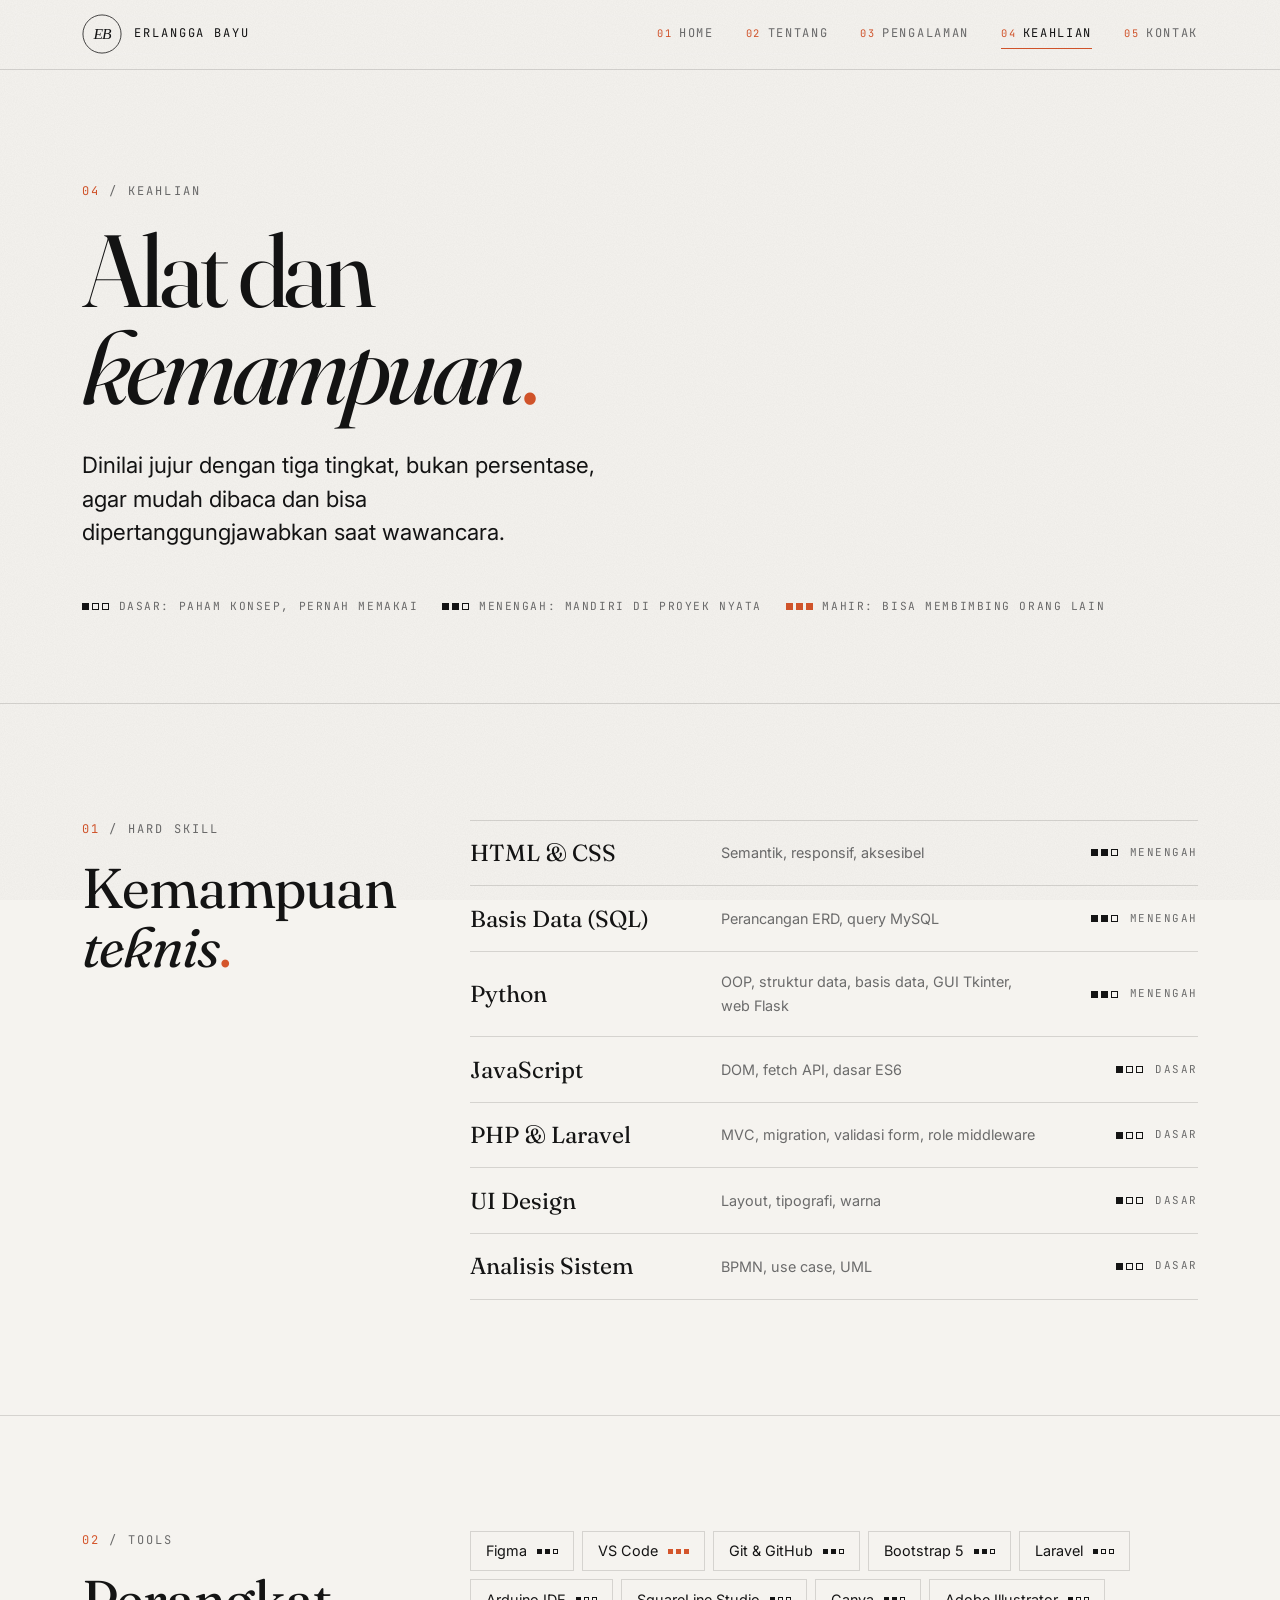
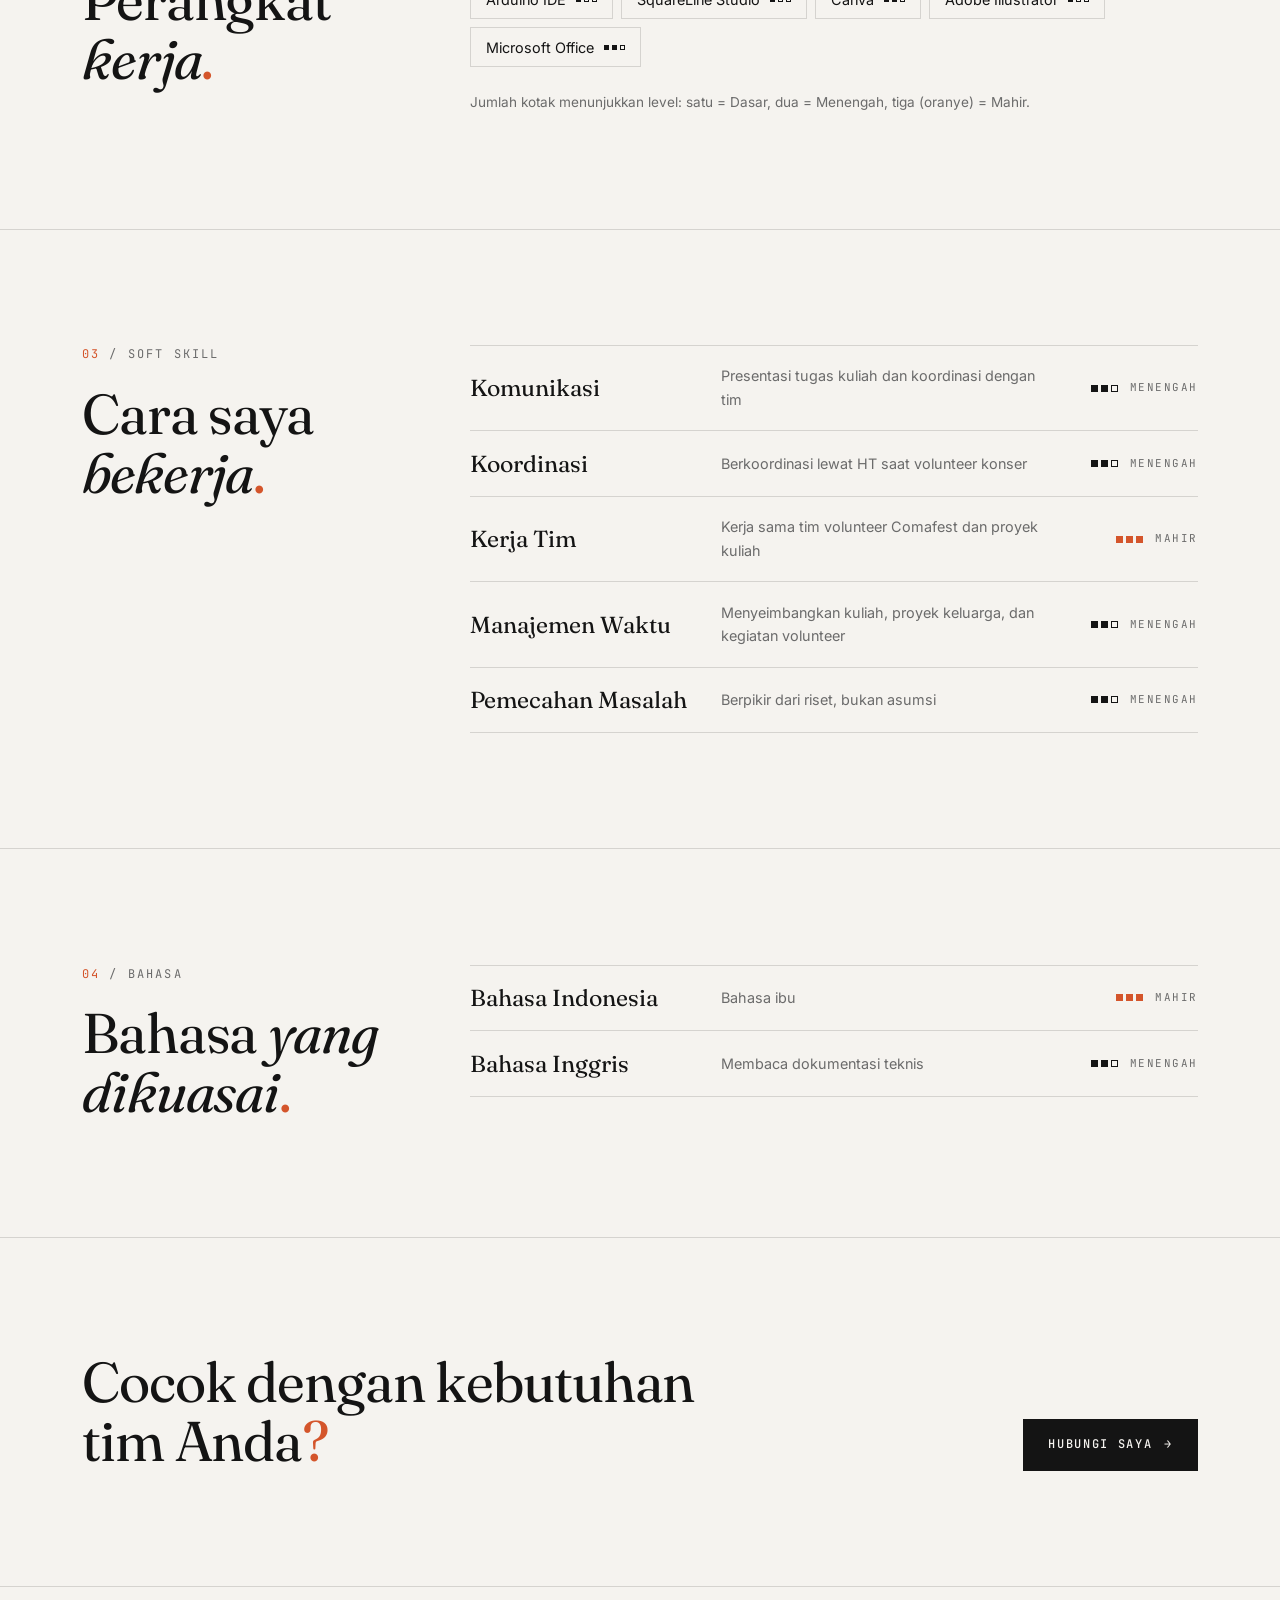
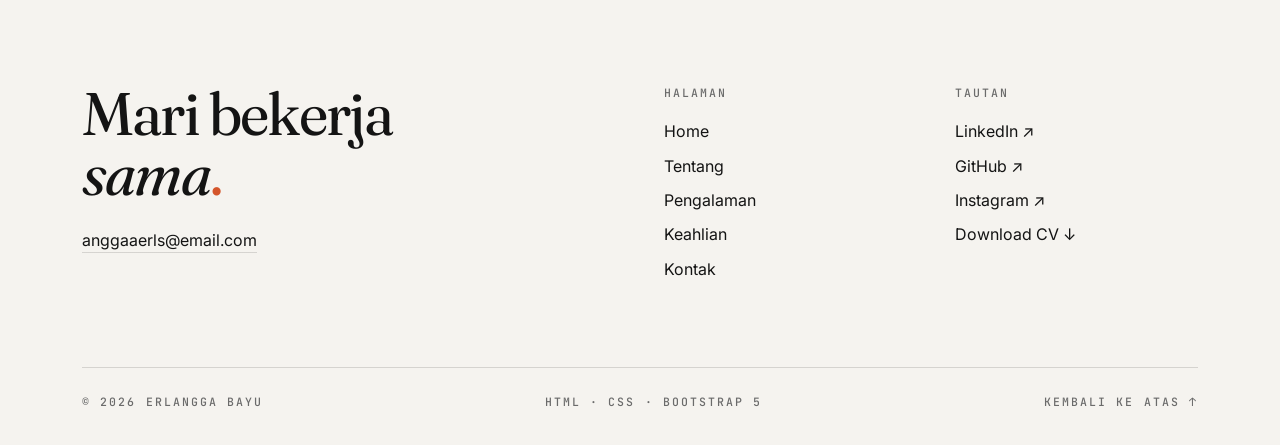
==== keahlian.html @ e74d13df "Website CV Erlangga Bayu: 5 halaman dengan Bootstrap 5 Website CV/portofolio bergaya editorial minim" ====
<!DOCTYPE html>
<html lang="id">
<head>
  <!-- ===================== META DASAR ===================== -->
  <meta charset="UTF-8">
  <meta name="viewport" content="width=device-width, initial-scale=1">
  <title>Keahlian | Erlangga Bayu</title>
  <meta name="description" content="Keahlian Erlangga Bayu: hard skill, tools, soft skill, dan bahasa, lengkap dengan level Dasar, Menengah, atau Mahir.">
  <meta name="author" content="Erlangga Bayu">
  <meta name="theme-color" content="#f5f3ef" media="(prefers-color-scheme: light)">
  <meta name="theme-color" content="#111111" media="(prefers-color-scheme: dark)">

  <!-- ===================== OPEN GRAPH ===================== -->
  <meta property="og:type" content="website">
  <meta property="og:title" content="Keahlian | Erlangga Bayu">
  <meta property="og:description" content="Hard skill, tools, soft skill, dan bahasa beserta levelnya.">
  <meta property="og:url" content="https://erlanggabyu.github.io/keahlian.html">
  <meta property="og:image" content="https://erlanggabyu.github.io/assets/img/og-image.png">
  <meta property="og:image:width" content="1200">
  <meta property="og:image:height" content="630">
  <meta property="og:locale" content="id_ID">
  <meta name="twitter:card" content="summary_large_image">

  <!-- ===================== FAVICON ===================== -->
  <link rel="icon" href="assets/img/favicon.svg" type="image/svg+xml">
  <link rel="icon" href="assets/img/favicon-32.png" sizes="32x32" type="image/png">
  <link rel="apple-touch-icon" href="assets/img/apple-touch-icon.png">

  <!-- ===================== FONT ===================== -->
  <link rel="preconnect" href="https://fonts.googleapis.com">
  <link rel="preconnect" href="https://fonts.gstatic.com" crossorigin>
  <link href="https://fonts.googleapis.com/css2?family=Fraunces:ital,opsz,wght@0,9..144,300..600;1,9..144,300..600&family=Inter:wght@400;500;600&family=JetBrains+Mono:wght@400;500&display=swap" rel="stylesheet">

  <!-- ===================== BOOTSTRAP 5 (file lokal) + CSS KUSTOM ===================== -->
  <link href="css/bootstrap.min.css" rel="stylesheet">
  <link href="css/style.css" rel="stylesheet">
</head>
<body id="top">
  <a class="skip-link" href="#main">Lewati ke konten</a>

  <!-- ===================== NAVBAR ===================== -->
  <header class="site-header">
    <nav class="navbar navbar-expand-lg" aria-label="Navigasi utama">
      <div class="container">
        <a class="navbar-brand brand" href="index.html" aria-label="Erlangga Bayu, ke beranda">
          <img src="assets/img/logo.svg" alt="" width="40" height="40">
          <span class="brand-name">Erlangga Bayu</span>
        </a>
        <button class="navbar-toggler" type="button" data-bs-toggle="collapse" data-bs-target="#navMenu" aria-controls="navMenu" aria-expanded="false" aria-label="Buka menu">
          <span class="toggler-bar"></span>
          <span class="toggler-bar"></span>
        </button>
        <div class="collapse navbar-collapse" id="navMenu">
          <ul class="navbar-nav ms-auto">
            <li class="nav-item"><a class="nav-link" href="index.html"><span class="nav-num">01</span>Home</a></li>
            <li class="nav-item"><a class="nav-link" href="tentang.html"><span class="nav-num">02</span>Tentang</a></li>
            <li class="nav-item"><a class="nav-link" href="pengalaman.html"><span class="nav-num">03</span>Pengalaman</a></li>
            <li class="nav-item"><a class="nav-link" href="keahlian.html" aria-current="page"><span class="nav-num">04</span>Keahlian</a></li>
            <li class="nav-item"><a class="nav-link" href="kontak.html"><span class="nav-num">05</span>Kontak</a></li>
          </ul>
        </div>
      </div>
    </nav>
  </header>

  <main id="main">

    <!-- ===================== KEPALA HALAMAN ===================== -->
    <section class="page-hero" aria-labelledby="page-title">
      <div class="container">
        <p class="section-label reveal"><span class="num">04</span> / Keahlian</p>
        <h1 id="page-title" class="display-lg reveal d-1">Alat dan<br><span class="italic">kemampuan</span><span class="dot">.</span></h1>
        <p class="lede reveal d-2">Dinilai jujur dengan tiga tingkat, bukan persentase, agar mudah dibaca dan bisa dipertanggungjawabkan saat wawancara.</p>

        <!-- Keterangan level -->
        <div class="legend mt-5 reveal d-3" aria-label="Keterangan level">
          <span><span class="level" aria-hidden="true"><i class="on"></i><i></i><i></i></span>Dasar: paham konsep, pernah memakai</span>
          <span><span class="level" aria-hidden="true"><i class="on"></i><i class="on"></i><i></i></span>Menengah: mandiri di proyek nyata</span>
          <span class="lvl-3"><span class="level" aria-hidden="true"><i class="on"></i><i class="on"></i><i class="on"></i></span>Mahir: bisa membimbing orang lain</span>
        </div>
      </div>
    </section>

    <!-- =====================================================================
         01 — HARD SKILL
         Cara mengubah level: ubah jumlah <i class="on"> (1 = Dasar, 2 = Menengah, 3 = Mahir)
         dan teks levelnya. Untuk Mahir tambahkan class "lvl-3" pada <li>.
         ===================================================================== -->
    <section class="section" aria-labelledby="hard-title">
      <div class="container">
        <div class="row g-4 g-lg-5">
          <div class="col-lg-4">
            <p class="section-label"><span class="num">01</span> / Hard Skill</p>
            <h2 id="hard-title" class="section-title">Kemampuan <span class="italic">teknis</span><span class="dot">.</span></h2>
          </div>
          <div class="col-lg-8">
            <!-- GANTI: daftar hard skill -->
            <ul class="skill-list">
              <li>
                <span class="skill-name">HTML &amp; CSS</span>
                <p class="skill-note">Semantik, responsif, aksesibel</p>
                <span class="skill-level"><span class="level" aria-hidden="true"><i class="on"></i><i class="on"></i><i></i></span>Menengah</span>
              </li>
              <li>
                <span class="skill-name">Basis Data (SQL)</span>
                <p class="skill-note">Perancangan ERD, query MySQL</p>
                <span class="skill-level"><span class="level" aria-hidden="true"><i class="on"></i><i class="on"></i><i></i></span>Menengah</span>
              </li>
              <li>
                <span class="skill-name">Python</span>
                <p class="skill-note">OOP, struktur data, basis data, GUI Tkinter, web Flask</p>
                <span class="skill-level"><span class="level" aria-hidden="true"><i class="on"></i><i class="on"></i><i></i></span>Menengah</span>
              </li>
              <li>
                <span class="skill-name">JavaScript</span>
                <p class="skill-note">DOM, fetch API, dasar ES6</p>
                <span class="skill-level"><span class="level" aria-hidden="true"><i class="on"></i><i></i><i></i></span>Dasar</span>
              </li>
              <li>
                <span class="skill-name">PHP &amp; Laravel</span>
                <p class="skill-note">MVC, migration, validasi form, role middleware</p>
                <span class="skill-level"><span class="level" aria-hidden="true"><i class="on"></i><i></i><i></i></span>Dasar</span>
              </li>
              <li>
                <span class="skill-name">UI Design</span>
                <p class="skill-note">Layout, tipografi, warna</p>
                <span class="skill-level"><span class="level" aria-hidden="true"><i class="on"></i><i></i><i></i></span>Dasar</span>
              </li>
              <li>
                <span class="skill-name">Analisis Sistem</span>
                <p class="skill-note">BPMN, use case, UML</p>
                <span class="skill-level"><span class="level" aria-hidden="true"><i class="on"></i><i></i><i></i></span>Dasar</span>
              </li>
            </ul>
          </div>
        </div>
      </div>
    </section>

    <!-- ===================== 02 — TOOLS (tag dengan level) ===================== -->
    <section class="section" aria-labelledby="tools-title">
      <div class="container">
        <div class="row g-4 g-lg-5">
          <div class="col-lg-4">
            <p class="section-label"><span class="num">02</span> / Tools</p>
            <h2 id="tools-title" class="section-title">Perangkat <span class="italic">kerja</span><span class="dot">.</span></h2>
          </div>
          <div class="col-lg-8">
            <!-- GANTI: daftar tools. Teks level disembunyikan secara visual tetapi tetap dibaca screen reader -->
            <ul class="tags">
              <li class="tag tag-level">Figma <span class="level" aria-hidden="true"><i class="on"></i><i class="on"></i><i></i></span><span class="visually-hidden">, level Menengah</span></li>
              <li class="tag tag-level lvl-3">VS Code <span class="level" aria-hidden="true"><i class="on"></i><i class="on"></i><i class="on"></i></span><span class="visually-hidden">, level Mahir</span></li>
              <li class="tag tag-level">Git &amp; GitHub <span class="level" aria-hidden="true"><i class="on"></i><i class="on"></i><i></i></span><span class="visually-hidden">, level Menengah</span></li>
              <li class="tag tag-level">Bootstrap 5 <span class="level" aria-hidden="true"><i class="on"></i><i class="on"></i><i></i></span><span class="visually-hidden">, level Menengah</span></li>
              <li class="tag tag-level">Laravel <span class="level" aria-hidden="true"><i class="on"></i><i></i><i></i></span><span class="visually-hidden">, level Dasar</span></li>
              <li class="tag tag-level">Arduino IDE <span class="level" aria-hidden="true"><i class="on"></i><i></i><i></i></span><span class="visually-hidden">, level Dasar</span></li>
              <li class="tag tag-level">SquareLine Studio <span class="level" aria-hidden="true"><i class="on"></i><i></i><i></i></span><span class="visually-hidden">, level Dasar</span></li>
              <li class="tag tag-level">Canva <span class="level" aria-hidden="true"><i class="on"></i><i class="on"></i><i></i></span><span class="visually-hidden">, level Menengah</span></li>
              <li class="tag tag-level">Adobe Illustrator <span class="level" aria-hidden="true"><i class="on"></i><i></i><i></i></span><span class="visually-hidden">, level Dasar</span></li>
              <li class="tag tag-level">Microsoft Office <span class="level" aria-hidden="true"><i class="on"></i><i class="on"></i><i></i></span><span class="visually-hidden">, level Menengah</span></li>
            </ul>
            <p class="form-note mt-4 mb-0">Jumlah kotak menunjukkan level: satu = Dasar, dua = Menengah, tiga (oranye) = Mahir.</p>
          </div>
        </div>
      </div>
    </section>

    <!-- ===================== 03 — SOFT SKILL ===================== -->
    <section class="section" aria-labelledby="soft-title">
      <div class="container">
        <div class="row g-4 g-lg-5">
          <div class="col-lg-4">
            <p class="section-label"><span class="num">03</span> / Soft Skill</p>
            <h2 id="soft-title" class="section-title">Cara saya <span class="italic">bekerja</span><span class="dot">.</span></h2>
          </div>
          <div class="col-lg-8">
            <!-- GANTI: soft skill + bukti singkat -->
            <ul class="skill-list">
              <li>
                <span class="skill-name">Komunikasi</span>
                <p class="skill-note">Presentasi tugas kuliah dan koordinasi dengan tim</p>
                <span class="skill-level"><span class="level" aria-hidden="true"><i class="on"></i><i class="on"></i><i></i></span>Menengah</span>
              </li>
              <li>
                <span class="skill-name">Koordinasi</span>
                <p class="skill-note">Berkoordinasi lewat HT saat volunteer konser</p>
                <span class="skill-level"><span class="level" aria-hidden="true"><i class="on"></i><i class="on"></i><i></i></span>Menengah</span>
              </li>
              <li class="lvl-3">
                <span class="skill-name">Kerja Tim</span>
                <p class="skill-note">Kerja sama tim volunteer Comafest dan proyek kuliah</p>
                <span class="skill-level"><span class="level" aria-hidden="true"><i class="on"></i><i class="on"></i><i class="on"></i></span>Mahir</span>
              </li>
              <li>
                <span class="skill-name">Manajemen Waktu</span>
                <p class="skill-note">Menyeimbangkan kuliah, proyek keluarga, dan kegiatan volunteer</p>
                <span class="skill-level"><span class="level" aria-hidden="true"><i class="on"></i><i class="on"></i><i></i></span>Menengah</span>
              </li>
              <li>
                <span class="skill-name">Pemecahan Masalah</span>
                <p class="skill-note">Berpikir dari riset, bukan asumsi</p>
                <span class="skill-level"><span class="level" aria-hidden="true"><i class="on"></i><i class="on"></i><i></i></span>Menengah</span>
              </li>
            </ul>
          </div>
        </div>
      </div>
    </section>

    <!-- ===================== 04 — BAHASA ===================== -->
    <section class="section" aria-labelledby="bahasa-title">
      <div class="container">
        <div class="row g-4 g-lg-5">
          <div class="col-lg-4">
            <p class="section-label"><span class="num">04</span> / Bahasa</p>
            <h2 id="bahasa-title" class="section-title">Bahasa <span class="italic">yang dikuasai</span><span class="dot">.</span></h2>
          </div>
          <div class="col-lg-8">
            <!-- GANTI: bahasa -->
            <ul class="skill-list">
              <li class="lvl-3">
                <span class="skill-name">Bahasa Indonesia</span>
                <p class="skill-note">Bahasa ibu</p>
                <span class="skill-level"><span class="level" aria-hidden="true"><i class="on"></i><i class="on"></i><i class="on"></i></span>Mahir</span>
              </li>
              <li>
                <span class="skill-name">Bahasa Inggris</span>
                <p class="skill-note">Membaca dokumentasi teknis</p>
                <span class="skill-level"><span class="level" aria-hidden="true"><i class="on"></i><i class="on"></i><i></i></span>Menengah</span>
              </li>
            </ul>
          </div>
        </div>
      </div>
    </section>

    <!-- ===================== AJAKAN ===================== -->
    <section class="section" aria-labelledby="ajak-title">
      <div class="container">
        <div class="row g-4 align-items-end">
          <div class="col-lg-8">
            <h2 id="ajak-title" class="section-title">Cocok dengan kebutuhan<br>tim Anda<span class="dot">?</span></h2>
          </div>
          <div class="col-lg-4 text-lg-end">
            <a class="btn-ed btn-solid" href="kontak.html">Hubungi Saya <span class="arrow" aria-hidden="true">→</span></a>
          </div>
        </div>
      </div>
    </section>

  </main>

  <!-- ===================== FOOTER ===================== -->
  <footer class="site-footer">
    <div class="container">
      <div class="row g-4 g-lg-5">
        <div class="col-lg-6">
          <p class="footer-cta">Mari bekerja<br><span class="italic">sama</span><span class="dot">.</span></p>
          <a class="link-line" href="mailto:anggaaerls@email.com">anggaaerls@email.com</a>
        </div>
        <div class="col-6 col-lg-3">
          <p class="eyebrow">Halaman</p>
          <ul class="footer-list">
            <li><a class="link-u" href="index.html">Home</a></li>
            <li><a class="link-u" href="tentang.html">Tentang</a></li>
            <li><a class="link-u" href="pengalaman.html">Pengalaman</a></li>
            <li><a class="link-u" href="keahlian.html">Keahlian</a></li>
            <li><a class="link-u" href="kontak.html">Kontak</a></li>
          </ul>
        </div>
        <div class="col-6 col-lg-3">
          <p class="eyebrow">Tautan</p>
          <ul class="footer-list">
            <li><a class="link-u" href="https://www.linkedin.com/in/erlangga-bayu-setiaji-979914382/" target="_blank" rel="noopener">LinkedIn ↗</a></li>
            <li><a class="link-u" href="https://github.com/erlanggabyu" target="_blank" rel="noopener">GitHub ↗</a></li>
            <li><a class="link-u" href="https://www.instagram.com/anggaabyu/" target="_blank" rel="noopener">Instagram ↗</a></li>
            <li><a class="link-u" href="assets/cv/CV-Erlangga-Bayu.pdf" download>Download CV ↓</a></li>
          </ul>
        </div>
      </div>
      <div class="footer-bottom">
        <p class="mono mb-0">© 2026 Erlangga Bayu</p>
        <p class="mono mb-0">HTML · CSS · Bootstrap 5</p>
        <a class="mono link-u" href="#top">Kembali ke atas ↑</a>
      </div>
    </div>
  </footer>

  <script src="js/bootstrap.bundle.min.js"></script>
</body>
</html>
---- css/style.css ----
/* =========================================================================
   STYLE.CSS — Website CV "Editorial Minimalis"
   -------------------------------------------------------------------------
   Satu-satunya file CSS kustom. Dipakai bersama Bootstrap 5 (CDN).
   Daftar isi:
     01. Variabel warna & tipografi (:root) + dark mode
     02. Dasar (body, tekstur grain, seleksi, fokus keyboard)
     03. Tipografi editorial (judul, label mono, paragraf)
     04. Tautan & tombol
     05. Navbar
     06. Layout section & garis pemisah
     07. Home (hero, banner, fakta, kartu unggulan)
     08. Foto (grayscale -> berwarna saat hover)
     09. Halaman Tentang
     10. Halaman Pengalaman (case study + galeri + modal)
     11. Halaman Keahlian
     12. Halaman Kontak (email besar + form)
     13. Footer
     14. Animasi masuk (keyframes)
     15. Responsif tambahan
     16. prefers-reduced-motion
   ========================================================================= */


/* =========================================================================
   01. VARIABEL — semua warna disimpan di sini agar mudah diganti
   ========================================================================= */
:root {
  /* Warna */
  --bg: #f5f3ef;            /* latar off-white */
  --bg-soft: #ebe8e2;       /* latar sedikit lebih gelap (placeholder, form) */
  --ink: #141414;           /* teks utama hampir hitam */
  --muted: #6b6b6b;         /* teks sekunder */
  --accent: #d4552b;        /* SATU warna aksen: burnt orange */
  --line: rgba(20, 20, 20, 0.14); /* garis tipis 1px */
  --on-ink: #f5f3ef;        /* teks di atas latar gelap (tombol solid) */

  /* Tipografi */
  --font-serif: "Fraunces", Georgia, "Times New Roman", serif;
  --font-sans: "Inter", system-ui, -apple-system, "Segoe UI", Roboto, sans-serif;
  --font-mono: "JetBrains Mono", ui-monospace, Consolas, monospace;

  /* Gerak */
  --ease: cubic-bezier(0.22, 1, 0.36, 1);  /* ease-out yang lembut */
  --dur: 0.6s;

  /* Override variabel Bootstrap agar komponen bawaan ikut tema */
  --bs-body-bg: var(--bg);
  --bs-body-color: var(--ink);
  --bs-body-font-family: var(--font-sans);
  --bs-border-color: var(--line);
  --bs-link-color-rgb: 20, 20, 20;
  --bs-emphasis-color: var(--ink);
  --bs-secondary-color: var(--muted);
}

/* Dark mode otomatis mengikuti pengaturan perangkat pengunjung */
@media (prefers-color-scheme: dark) {
  :root {
    --bg: #111111;
    --bg-soft: #1b1b1b;
    --ink: #eeeeee;
    --muted: #a3a3a3;
    --line: rgba(238, 238, 238, 0.14);
    --on-ink: #111111;
    --bs-link-color-rgb: 238, 238, 238;
    color-scheme: dark;
  }
}


/* =========================================================================
   02. DASAR
   ========================================================================= */
html {
  scroll-behavior: smooth;
  scroll-padding-top: 5rem; /* agar anchor (#pengalaman-1) tidak tertutup navbar */
}

body {
  background-color: var(--bg);
  color: var(--ink);
  font-family: var(--font-sans);
  font-size: 1rem;
  line-height: 1.65;
  -webkit-font-smoothing: antialiased;
  text-rendering: optimizeLegibility;
  position: relative;
}

/* Tekstur grain sangat tipis: SVG noise (feTurbulence) sebagai lapisan tetap */
body::before {
  content: "";
  position: fixed;
  inset: 0;
  z-index: 9999;
  pointer-events: none;   /* tidak mengganggu klik */
  opacity: 0.06;
  background-image: url("data:image/svg+xml,%3Csvg xmlns='http://www.w3.org/2000/svg' width='160' height='160'%3E%3Cfilter id='n'%3E%3CfeTurbulence type='fractalNoise' baseFrequency='0.9' numOctaves='3' stitchTiles='stitch'/%3E%3CfeColorMatrix values='0 0 0 0 0 0 0 0 0 0 0 0 0 0 0 0 0 0 0.6 0'/%3E%3C/filter%3E%3Crect width='100%25' height='100%25' filter='url(%23n)'/%3E%3C/svg%3E");
}
@media (prefers-color-scheme: dark) {
  body::before { opacity: 0.09; mix-blend-mode: screen; filter: invert(1); }
}

::selection {
  background: var(--accent);
  color: #fff;
}

img { max-width: 100%; height: auto; display: block; }

/* Fokus keyboard yang jelas terlihat (aksesibilitas) */
:focus-visible {
  outline: 2px solid var(--accent);
  outline-offset: 3px;
  border-radius: 0;
  box-shadow: none !important;
}

/* Tautan "lewati ke konten" untuk pengguna keyboard / screen reader */
.skip-link {
  position: absolute;
  left: 1rem;
  top: -100px;
  z-index: 10000;
  padding: 0.6rem 1rem;
  background: var(--ink);
  color: var(--on-ink);
  font-family: var(--font-mono);
  font-size: 0.75rem;
  text-transform: uppercase;
  letter-spacing: 0.12em;
  text-decoration: none;
}
.skip-link:focus { top: 1rem; color: var(--on-ink); }

hr, .rule {
  border: 0;
  border-top: 1px solid var(--line);
  opacity: 1;
  margin: 0;
}


/* =========================================================================
   03. TIPOGRAFI EDITORIAL
   ========================================================================= */
h1, h2, h3, h4, .serif {
  font-family: var(--font-serif);
  font-weight: 400;
  letter-spacing: -0.02em;
  line-height: 1.05;
  color: var(--ink);
  font-optical-sizing: auto;
}

/* Judul utama ukuran sangat besar, responsif dengan clamp() */
.display-xl {
  font-size: clamp(3.25rem, 11vw, 9.5rem);
  line-height: 0.92;
  letter-spacing: -0.045em;
  margin: 0;
}
.display-lg {
  font-size: clamp(2.75rem, 8vw, 6.5rem);
  line-height: 0.95;
  letter-spacing: -0.04em;
  margin: 0;
}
.section-title {
  font-size: clamp(2rem, 4.5vw, 3.5rem);
  margin: 0;
}
.title-md {
  font-size: clamp(1.5rem, 2.6vw, 2.1rem);
  line-height: 1.15;
}

/* Huruf miring + titik aksen sebagai "tanda tangan" desain */
.italic { font-style: italic; }
.dot { color: var(--accent); }

/* Label kecil monospace, huruf kapital, spasi huruf lebar */
.eyebrow,
.mono {
  font-family: var(--font-mono);
  font-size: 0.72rem;
  font-weight: 500;
  text-transform: uppercase;
  letter-spacing: 0.18em;
  color: var(--muted);
}

/* Penomoran section bergaya editorial: "01 — Tentang" */
.section-label {
  font-family: var(--font-mono);
  font-size: 0.75rem;
  text-transform: uppercase;
  letter-spacing: 0.18em;
  color: var(--muted);
  margin-bottom: 1.25rem;
}
.section-label .num { color: var(--accent); }

.lede {
  font-size: clamp(1.15rem, 1.8vw, 1.4rem);
  line-height: 1.5;
  color: var(--ink);
  max-width: 38ch;
}
.text-muted-ed { color: var(--muted) !important; }
.measure { max-width: 62ch; }


/* =========================================================================
   04. TAUTAN & TOMBOL
   ========================================================================= */
a {
  color: var(--ink);
  text-decoration: none;
}
a:hover { color: var(--ink); }

/* Garis bawah yang "tumbuh" dari kiri ke kanan saat hover */
.link-u {
  background-image: linear-gradient(currentColor, currentColor);
  background-repeat: no-repeat;
  background-position: 0 100%;
  background-size: 0% 1px;
  transition: background-size var(--dur) var(--ease), color 0.3s;
  padding-bottom: 2px;
}
.link-u:hover,
.link-u:focus-visible { background-size: 100% 1px; }

/* Varian: garis tipis selalu ada, garis aksen tumbuh di atasnya */
.link-line {
  background-image:
    linear-gradient(var(--accent), var(--accent)),
    linear-gradient(var(--line), var(--line));
  background-repeat: no-repeat;
  background-position: 0 100%, 0 100%;
  background-size: 0% 1px, 100% 1px;
  transition: background-size var(--dur) var(--ease);
  padding-bottom: 3px;
}
.link-line:hover,
.link-line:focus-visible { background-size: 100% 1px, 100% 1px; }

/* Tombol: sudut tegas, label mono kapital */
.btn-ed {
  display: inline-flex;
  align-items: center;
  gap: 0.75rem;
  padding: 0.95rem 1.5rem;
  font-family: var(--font-mono);
  font-size: 0.75rem;
  font-weight: 500;
  text-transform: uppercase;
  letter-spacing: 0.14em;
  border: 1px solid var(--ink);
  border-radius: 0;
  transition: background-color 0.35s var(--ease), color 0.35s var(--ease), border-color 0.35s;
}
.btn-ed .arrow {
  display: inline-block;
  transition: transform 0.45s var(--ease);
}
.btn-ed:hover .arrow { transform: translateX(4px); }
.btn-ed:hover .arrow-down { transform: translateY(3px); }

.btn-solid { background: var(--ink); color: var(--on-ink); }
.btn-solid:hover,
.btn-solid:focus-visible { background: var(--accent); border-color: var(--accent); color: #fff; }

.btn-outline { background: transparent; color: var(--ink); }
.btn-outline:hover,
.btn-outline:focus-visible { background: var(--ink); color: var(--on-ink); }


/* =========================================================================
   05. NAVBAR — logo kiri, menu kanan, penanda halaman aktif
   ========================================================================= */
.site-header {
  position: sticky;
  top: 0;
  z-index: 1030;
  background-color: color-mix(in srgb, var(--bg) 88%, transparent);
  -webkit-backdrop-filter: blur(10px);
  backdrop-filter: blur(10px);
  border-bottom: 1px solid var(--line);
}

.site-header .navbar { padding-block: 0.9rem; }

.brand {
  display: inline-flex;
  align-items: center;
  gap: 0.75rem;
  margin: 0;
  padding: 0;
}
.brand img { width: 40px; height: 40px; }
.brand-name {
  font-family: var(--font-mono);
  font-size: 0.75rem;
  text-transform: uppercase;
  letter-spacing: 0.16em;
  color: var(--ink);
}

.site-header .nav-link {
  position: relative;
  font-family: var(--font-mono);
  font-size: 0.75rem;
  text-transform: uppercase;
  letter-spacing: 0.14em;
  color: var(--muted);
  padding: 0.5rem 0 !important;
  margin-left: 2rem;
  transition: color 0.3s;
}
.site-header .nav-link .nav-num {
  color: var(--accent);
  margin-right: 0.4rem;
  font-size: 0.65rem;
}
/* garis bawah tumbuh dari kiri */
.site-header .nav-link::after {
  content: "";
  position: absolute;
  left: 0;
  bottom: 0.2rem;
  width: 100%;
  height: 1px;
  background: var(--ink);
  transform: scaleX(0);
  transform-origin: left;
  transition: transform var(--dur) var(--ease);
}
.site-header .nav-link:hover,
.site-header .nav-link:focus-visible { color: var(--ink); }
.site-header .nav-link:hover::after { transform: scaleX(1); }

/* Halaman aktif (ditandai dengan aria-current="page") */
.site-header .nav-link[aria-current="page"] { color: var(--ink); }
.site-header .nav-link[aria-current="page"]::after {
  transform: scaleX(1);
  background: var(--accent);
}

/* Tombol hamburger minimalis: dua garis, berubah jadi "X" saat dibuka */
.navbar-toggler {
  border: 0;
  border-radius: 0;
  padding: 0.6rem 0.25rem;
  width: 2.25rem;
  display: inline-flex;
  flex-direction: column;
  gap: 6px;
  align-items: flex-end;
}
.navbar-toggler:focus { box-shadow: none; }
.toggler-bar {
  display: block;
  height: 1.5px;
  width: 100%;
  background: var(--ink);
  transition: transform 0.45s var(--ease), width 0.45s var(--ease);
}
.toggler-bar:last-child { width: 65%; }
.navbar-toggler[aria-expanded="true"] .toggler-bar:first-child { transform: translateY(3.75px) rotate(45deg); }
.navbar-toggler[aria-expanded="true"] .toggler-bar:last-child { width: 100%; transform: translateY(-3.75px) rotate(-45deg); }


/* =========================================================================
   06. LAYOUT SECTION & GARIS PEMISAH
   ========================================================================= */
.section {
  padding-block: clamp(4rem, 9vw, 8rem);
  border-top: 1px solid var(--line);
}
.section-tight { padding-block: clamp(3rem, 6vw, 5rem); }

/* Kepala halaman (page hero) untuk halaman selain Home */
.page-hero {
  padding-top: clamp(3.5rem, 9vw, 7rem);
  padding-bottom: clamp(3rem, 7vw, 5.5rem);
}
.page-hero .lede { margin-top: 2rem; }

/* Baris meta berbentuk kolom kecil dengan garis atas (gaya kolofon majalah) */
.meta-grid {
  border-top: 1px solid var(--line);
}
.meta-grid > div {
  padding-block: 1.25rem;
  border-bottom: 1px solid var(--line);
}
.meta-grid dt,
.meta-grid .meta-k {
  font-family: var(--font-mono);
  font-size: 0.68rem;
  font-weight: 500;
  text-transform: uppercase;
  letter-spacing: 0.18em;
  color: var(--muted);
  margin-bottom: 0.35rem;
}
.meta-grid dd,
.meta-grid .meta-v { margin: 0; font-size: 0.98rem; }


/* =========================================================================
   07. HOME
   ========================================================================= */
.hero {
  padding-top: clamp(2.5rem, 7vw, 5rem);
  padding-bottom: clamp(3rem, 7vw, 5rem);
}

.hero-top {
  display: flex;
  flex-wrap: wrap;
  justify-content: space-between;
  gap: 1rem;
  padding-bottom: 1.25rem;
  margin-bottom: clamp(2rem, 5vw, 3.5rem);
  border-bottom: 1px solid var(--line);
}

/* Status "Terbuka untuk magang/kerja" dengan titik berdenyut halus */
.status {
  display: inline-flex;
  align-items: center;
  gap: 0.6rem;
  font-family: var(--font-mono);
  font-size: 0.72rem;
  text-transform: uppercase;
  letter-spacing: 0.16em;
  color: var(--ink);
}
.status-dot {
  position: relative;
  width: 8px;
  height: 8px;
  border-radius: 50%;
  background: var(--accent);
}
.status-dot::after {
  content: "";
  position: absolute;
  inset: 0;
  border-radius: 50%;
  background: var(--accent);
  animation: pulse 2.4s var(--ease) infinite;
}

.hero-name { margin-bottom: clamp(2rem, 5vw, 3.5rem); }

.hero-actions {
  display: flex;
  flex-wrap: wrap;
  gap: 0.75rem;
  margin-top: 2.25rem;
}

/* Banner/visual abstrak */
.banner {
  margin: 0;
  border-top: 1px solid var(--line);
  border-bottom: 1px solid var(--line);
  padding-block: clamp(1.5rem, 4vw, 3rem);
}
.banner img {
  width: 100%;
  aspect-ratio: 4 / 1;
  object-fit: cover;
}
.figcap {
  display: flex;
  justify-content: space-between;
  gap: 1rem;
  margin-top: 1rem;
  font-family: var(--font-mono);
  font-size: 0.68rem;
  text-transform: uppercase;
  letter-spacing: 0.16em;
  color: var(--muted);
}

/* Kartu pengalaman unggulan */
.feature {
  height: 100%;
  display: flex;
  flex-direction: column;
}
.feature-num {
  font-family: var(--font-mono);
  font-size: 0.72rem;
  letter-spacing: 0.16em;
  color: var(--accent);
  padding-top: 1.25rem;
  margin-top: 1.25rem;
  border-top: 1px solid var(--line);
  display: flex;
  justify-content: space-between;
}
.feature-num span:last-child { color: var(--muted); }
.feature h3 {
  font-size: clamp(1.45rem, 2.2vw, 1.85rem);
  margin: 0.75rem 0 0.5rem;
}
.feature p:not(.feature-num) { color: var(--muted); margin-bottom: 1.25rem; }
.feature .feature-num { margin-bottom: 0; }
.feature .more {
  margin-top: auto;
  align-self: flex-start;
  font-family: var(--font-mono);
  font-size: 0.72rem;
  text-transform: uppercase;
  letter-spacing: 0.14em;
}
/* seluruh kartu bisa diklik, tapi foto tetap bereaksi saat kartu di-hover */
.feature:hover .photo img { filter: grayscale(0%); transform: scale(1.03); }
.feature:hover .more { background-size: 100% 1px; }

/* Kutipan besar (pull quote) */
.pull {
  font-family: var(--font-serif);
  font-size: clamp(1.6rem, 3.4vw, 2.6rem);
  line-height: 1.2;
  letter-spacing: -0.02em;
  font-style: italic;
  margin: 0;
}


/* =========================================================================
   08. FOTO — grayscale, berubah berwarna saat hover (transisi halus)
   ========================================================================= */
.photo {
  position: relative;
  overflow: hidden;
  margin: 0;
  /* placeholder SVG sebagai latar: tetap rapi jika foto belum dimuat */
  background: var(--bg-soft) url("../assets/img/placeholder.svg") center / cover no-repeat;
}
.photo img {
  width: 100%;
  height: 100%;
  object-fit: cover;          /* foto tidak gepeng */
  filter: grayscale(100%) contrast(1.02);
  transition: filter 0.9s var(--ease), transform 1.2s var(--ease);
}
.photo:hover img { filter: grayscale(0%); transform: scale(1.03); }

/* Rasio konsisten */
.ratio-portrait { aspect-ratio: 4 / 5; }
.ratio-landscape { aspect-ratio: 4 / 3; }

.photo-caption {
  margin-top: 0.75rem;
  font-family: var(--font-mono);
  font-size: 0.68rem;
  text-transform: uppercase;
  letter-spacing: 0.16em;
  color: var(--muted);
  display: flex;
  justify-content: space-between;
}


/* =========================================================================
   09. HALAMAN TENTANG — layout dua kolom ala majalah
   ========================================================================= */
.sticky-col { position: sticky; top: 6.5rem; }

/* Huruf pertama besar (drop cap) di paragraf pembuka */
.dropcap::first-letter {
  float: left;
  font-family: var(--font-serif);
  font-size: 5.2rem;
  line-height: 0.82;
  padding: 0.35rem 0.6rem 0 0;
  color: var(--accent);
}

.story p { font-size: 1.075rem; margin-bottom: 1.4rem; }

/* Teks dua kolom seperti majalah (hanya di layar lebar) */
@media (min-width: 992px) {
  .columns-2 { column-count: 2; column-gap: 3rem; }
  .columns-2 p { break-inside: avoid; }
}

/* Daftar pendidikan / timeline berbentuk baris */
.rows { list-style: none; padding: 0; margin: 0; border-top: 1px solid var(--line); }
.rows > li {
  display: grid;
  grid-template-columns: 1fr;
  gap: 0.35rem 2rem;
  padding-block: 1.75rem;
  border-bottom: 1px solid var(--line);
}
@media (min-width: 768px) {
  .rows > li { grid-template-columns: 9rem 1fr auto; align-items: baseline; }
}
.rows .row-year { font-family: var(--font-mono); font-size: 0.75rem; letter-spacing: 0.12em; color: var(--muted); }
.rows .row-title { font-family: var(--font-serif); font-size: clamp(1.3rem, 2.2vw, 1.7rem); line-height: 1.2; margin: 0; }
.rows .row-sub { color: var(--muted); margin: 0.35rem 0 0; }
.rows .row-tag { font-family: var(--font-mono); font-size: 0.7rem; letter-spacing: 0.14em; text-transform: uppercase; color: var(--muted); }

/* Kartu nilai kerja bernomor */
.value {
  border-top: 1px solid var(--ink);
  padding-top: 1.25rem;
  height: 100%;
}
.value .num { font-family: var(--font-mono); font-size: 0.72rem; color: var(--accent); letter-spacing: 0.14em; }
.value h3 { font-size: 1.5rem; margin: 0.75rem 0 0.6rem; }
.value p { color: var(--muted); margin: 0; }

/* Tag sederhana */
.tags { display: flex; flex-wrap: wrap; gap: 0.5rem; list-style: none; padding: 0; margin: 0; }
.tag {
  display: inline-flex;
  align-items: center;
  gap: 0.6rem;
  padding: 0.5rem 0.85rem;
  border: 1px solid var(--line);
  font-size: 0.9rem;
  line-height: 1.2;
  transition: border-color 0.3s, background-color 0.3s;
}
.tag:hover { border-color: var(--ink); }


/* =========================================================================
   10. HALAMAN PENGALAMAN — case study, galeri, modal
   ========================================================================= */
.case {
  padding-block: clamp(3.5rem, 8vw, 6.5rem);
  border-top: 1px solid var(--line);
}
.case-index {
  font-family: var(--font-serif);
  font-size: clamp(3.5rem, 7vw, 6rem);
  line-height: 0.9;
  letter-spacing: -0.04em;
  color: var(--accent);
  font-style: italic;
  margin-bottom: 1.5rem;
}
.case h2 { font-size: clamp(2rem, 4vw, 3.25rem); margin-bottom: 1.5rem; }
.case h3 {
  font-family: var(--font-mono);
  font-size: 0.72rem;
  font-weight: 500;
  text-transform: uppercase;
  letter-spacing: 0.18em;
  color: var(--muted);
  margin: 2.5rem 0 1rem;
}

/* Daftar tugas dengan tanda garis */
.dash-list { list-style: none; padding: 0; margin: 0; }
.dash-list li {
  position: relative;
  padding-left: 1.75rem;
  margin-bottom: 0.75rem;
}
/* penanda poin: kotak kecil warna aksen */
.dash-list li::before {
  content: "";
  position: absolute;
  left: 0.15rem;
  top: 0.65em;
  width: 6px;
  height: 6px;
  background: var(--accent);
}

/* Angka dampak besar */
.impact { border-top: 1px solid var(--line); padding-top: 1rem; height: 100%; }
.impact .impact-num {
  margin: 0;
  color: var(--ink);
  font-family: var(--font-serif);
  font-size: clamp(2.25rem, 4vw, 3.25rem);
  line-height: 1;
  letter-spacing: -0.03em;
}
.impact-num sup { font-size: 0.45em; color: var(--accent); top: -0.9em; margin-left: 0.1em; }
.impact p:not(.impact-num) { color: var(--muted); font-size: 0.9rem; margin: 0.5rem 0 0; }

/* Galeri: thumbnail berupa tombol pembuka modal */
.gallery-btn {
  display: block;
  width: 100%;
  padding: 0;
  border: 0;
  background: none;
  cursor: zoom-in;
  text-align: left;
}
.gallery-btn .photo { aspect-ratio: 4 / 3; }
.gallery-btn:hover .photo img,
.gallery-btn:focus-visible .photo img { filter: grayscale(0%); transform: scale(1.04); }

/* Modal Bootstrap disesuaikan dengan tema */
.modal-ed .modal-content {
  background: var(--bg);
  color: var(--ink);
  border: 1px solid var(--line);
  border-radius: 0;
}
.modal-ed .modal-header,
.modal-ed .modal-footer { border-color: var(--line); }
.modal-ed .modal-title {
  font-family: var(--font-mono);
  font-size: 0.75rem;
  text-transform: uppercase;
  letter-spacing: 0.16em;
  color: var(--muted);
}
.modal-ed .modal-body { padding: 0; }
/* lebar modal mengikuti tinggi layar agar foto 4:3 selalu muat tanpa scroll */
.modal-ed .modal-dialog { max-width: min(1140px, calc((100vh - 11rem) * 4 / 3), calc(100vw - 1rem)); margin-inline: auto; }
/* foto di modal tampil utuh (tidak dipotong), termasuk foto portrait */
.modal-ed .modal-body img { width: 100%; height: calc(100vh - 11rem); max-height: 75vw; object-fit: contain; background: var(--bg-soft); }
.modal-ed .modal-footer { justify-content: flex-start; font-size: 0.95rem; color: var(--muted); }
.modal-ed .btn-close { border-radius: 0; }
@media (prefers-color-scheme: dark) {
  .modal-ed .btn-close { filter: invert(1) grayscale(100%) brightness(200%); }
}
.modal-backdrop.show { opacity: 0.85; }


/* =========================================================================
   11. HALAMAN KEAHLIAN — daftar & tag dengan level (tanpa progress bar)
   ========================================================================= */
.legend {
  display: flex;
  flex-wrap: wrap;
  gap: 1.5rem;
  font-family: var(--font-mono);
  font-size: 0.7rem;
  text-transform: uppercase;
  letter-spacing: 0.14em;
  color: var(--muted);
}
.legend > span { display: inline-flex; align-items: center; gap: 0.6rem; }

/* Indikator level: tiga kotak kecil (bukan persentase) */
.level {
  display: inline-flex;
  gap: 3px;
  flex-shrink: 0;
}
.level i {
  display: block;
  width: 7px;
  height: 7px;
  border: 1px solid var(--ink);
}
.level i.on { background: var(--ink); }
.lvl-3 .level i { border-color: var(--accent); }
.lvl-3 .level i.on { background: var(--accent); }

/* Baris skill */
.skill-list { list-style: none; padding: 0; margin: 0; border-top: 1px solid var(--line); }
.skill-list li {
  display: grid;
  grid-template-columns: 1fr auto;
  gap: 0.25rem 1.5rem;
  align-items: center;
  padding-block: 1.15rem;
  border-bottom: 1px solid var(--line);
  transition: padding-left 0.45s var(--ease);
}
.skill-list li:hover { padding-left: 0.5rem; }
.skill-name { font-family: var(--font-serif); font-size: clamp(1.2rem, 2vw, 1.45rem); line-height: 1.2; }
.skill-note { grid-column: 1 / -1; color: var(--muted); font-size: 0.9rem; margin: 0; }
.skill-level {
  display: inline-flex;
  align-items: center;
  gap: 0.75rem;
  font-family: var(--font-mono);
  font-size: 0.68rem;
  text-transform: uppercase;
  letter-spacing: 0.14em;
  color: var(--muted);
  white-space: nowrap;
}
@media (min-width: 768px) {
  .skill-list li { grid-template-columns: 1fr 1.4fr 8.5rem; }   /* kolom level lebar tetap agar keterangan sejajar */
  .skill-list .skill-level { justify-self: end; }
  .skill-note { grid-column: auto; }
}

/* Tag tools dengan level */
.tag-level { padding: 0.65rem 0.95rem; }
.tag-level .level i { width: 5px; height: 5px; }


/* =========================================================================
   12. HALAMAN KONTAK
   ========================================================================= */
.email-xl {
  display: inline-block;
  font-family: var(--font-serif);
  font-size: clamp(1.8rem, 7.5vw, 6rem);
  line-height: 1.05;
  letter-spacing: -0.04em;
  word-break: break-word;
  background-image: linear-gradient(var(--accent), var(--accent));
  background-repeat: no-repeat;
  background-position: 0 100%;
  background-size: 0% 2px;
  transition: background-size 0.8s var(--ease), color 0.4s;
  padding-bottom: 0.15em;
}
.email-xl:hover,
.email-xl:focus-visible { background-size: 100% 2px; color: var(--accent); }

/* Daftar tautan sosial berupa baris */
.link-rows { list-style: none; padding: 0; margin: 0; border-top: 1px solid var(--line); }
.link-rows a {
  display: flex;
  justify-content: space-between;
  align-items: baseline;
  gap: 1rem;
  padding-block: 1.15rem;
  border-bottom: 1px solid var(--line);
  transition: padding 0.45s var(--ease), color 0.3s;
}
.link-rows .lr-name { font-family: var(--font-serif); font-size: 1.4rem; }
.link-rows .lr-handle { font-family: var(--font-mono); font-size: 0.72rem; letter-spacing: 0.1em; color: var(--muted); }
.link-rows .arrow { display: inline-block; transition: transform 0.45s var(--ease); color: var(--accent); }
.link-rows a:hover { padding-left: 0.5rem; }
.link-rows a:hover .arrow { transform: translate(3px, -3px); }

/* Form: hanya garis bawah, tanpa kotak */
.form-ed .form-label {
  font-family: var(--font-mono);
  font-size: 0.68rem;
  text-transform: uppercase;
  letter-spacing: 0.16em;
  color: var(--muted);
  margin-bottom: 0.25rem;
}
.form-ed .form-control {
  background: transparent;
  color: var(--ink);
  border: 0;
  border-bottom: 1px solid var(--line);
  border-radius: 0;
  padding: 0.6rem 0;
  font-size: 1.05rem;
  transition: border-color 0.3s;
}
.form-ed .form-control::placeholder { color: var(--muted); opacity: 0.7; }
.form-ed .form-control:focus {
  background: transparent;
  color: var(--ink);
  border-color: var(--accent);
  box-shadow: none;
}
.form-ed textarea.form-control { resize: vertical; min-height: 8rem; }
.form-note { font-size: 0.85rem; color: var(--muted); }


/* =========================================================================
   13. FOOTER — sama di semua halaman
   ========================================================================= */
.site-footer {
  border-top: 1px solid var(--line);
  padding-top: clamp(4rem, 8vw, 6rem);
  padding-bottom: 2rem;
}
.footer-cta {
  font-family: var(--font-serif);
  font-size: clamp(2rem, 5vw, 3.75rem);
  line-height: 1;
  letter-spacing: -0.03em;
  margin-bottom: 1.5rem;
}
.footer-list { list-style: none; padding: 0; margin: 0; }
.footer-list li { margin-bottom: 0.5rem; }
.footer-bottom {
  margin-top: clamp(3rem, 6vw, 5rem);
  padding-top: 1.5rem;
  border-top: 1px solid var(--line);
  display: flex;
  flex-wrap: wrap;
  justify-content: space-between;
  gap: 0.75rem;
}


/* =========================================================================
   14. ANIMASI MASUK — fade + naik sedikit, dengan jeda bertahap
   ========================================================================= */
@keyframes rise {
  from { opacity: 0; transform: translateY(18px); }
  to   { opacity: 1; transform: translateY(0); }
}
@keyframes reveal-img {
  from { opacity: 0; clip-path: inset(0 0 100% 0); }
  to   { opacity: 1; clip-path: inset(0 0 0 0); }
}
@keyframes pulse {
  0%   { transform: scale(1);   opacity: 0.6; }
  70%  { transform: scale(2.6); opacity: 0; }
  100% { transform: scale(2.6); opacity: 0; }
}

.reveal { animation: rise 0.9s var(--ease) both; }
.reveal-img { animation: reveal-img 1.3s var(--ease) both; }

/* Jeda bertahap (stagger) */
.d-1 { animation-delay: 0.08s; }
.d-2 { animation-delay: 0.16s; }
.d-3 { animation-delay: 0.24s; }
.d-4 { animation-delay: 0.32s; }
.d-5 { animation-delay: 0.40s; }
.d-6 { animation-delay: 0.48s; }


/* =========================================================================
   15. RESPONSIF TAMBAHAN
   ========================================================================= */
/* HP & tablet: menu hasil collapse ditampilkan sebagai daftar vertikal besar */
@media (max-width: 991.98px) {
  .site-header .navbar-collapse { padding-block: 1rem 0.5rem; }
  .site-header .nav-link {
    margin-left: 0;
    padding: 0.9rem 0 !important;
    font-size: 0.85rem;
    border-bottom: 1px solid var(--line);
  }
  .site-header .nav-link::after { display: none; }
  .site-header .nav-link[aria-current="page"] { color: var(--accent); }
  .sticky-col { position: static; }
}

@media (max-width: 575.98px) {
  .brand-name { display: none; }      /* sisakan logo saja di HP kecil */
  .btn-ed { width: 100%; justify-content: space-between; }
  .banner img { aspect-ratio: 2 / 1; }
  .figcap { flex-direction: column; gap: 0.25rem; }
}


/* =========================================================================
   16. PREFERS-REDUCED-MOTION — hormati pengguna yang tidak ingin animasi
   ========================================================================= */
@media (prefers-reduced-motion: reduce) {
  html { scroll-behavior: auto; }
  *,
  *::before,
  *::after {
    animation-duration: 0.01ms !important;
    animation-iteration-count: 1 !important;
    animation-delay: 0s !important;
    transition-duration: 0.01ms !important;
  }
  .status-dot::after { display: none; }
}

/* Foto portrait di thumbnail: geser potongan ke bagian atas foto */
.photo img.focus-top { object-position: center 22%; }
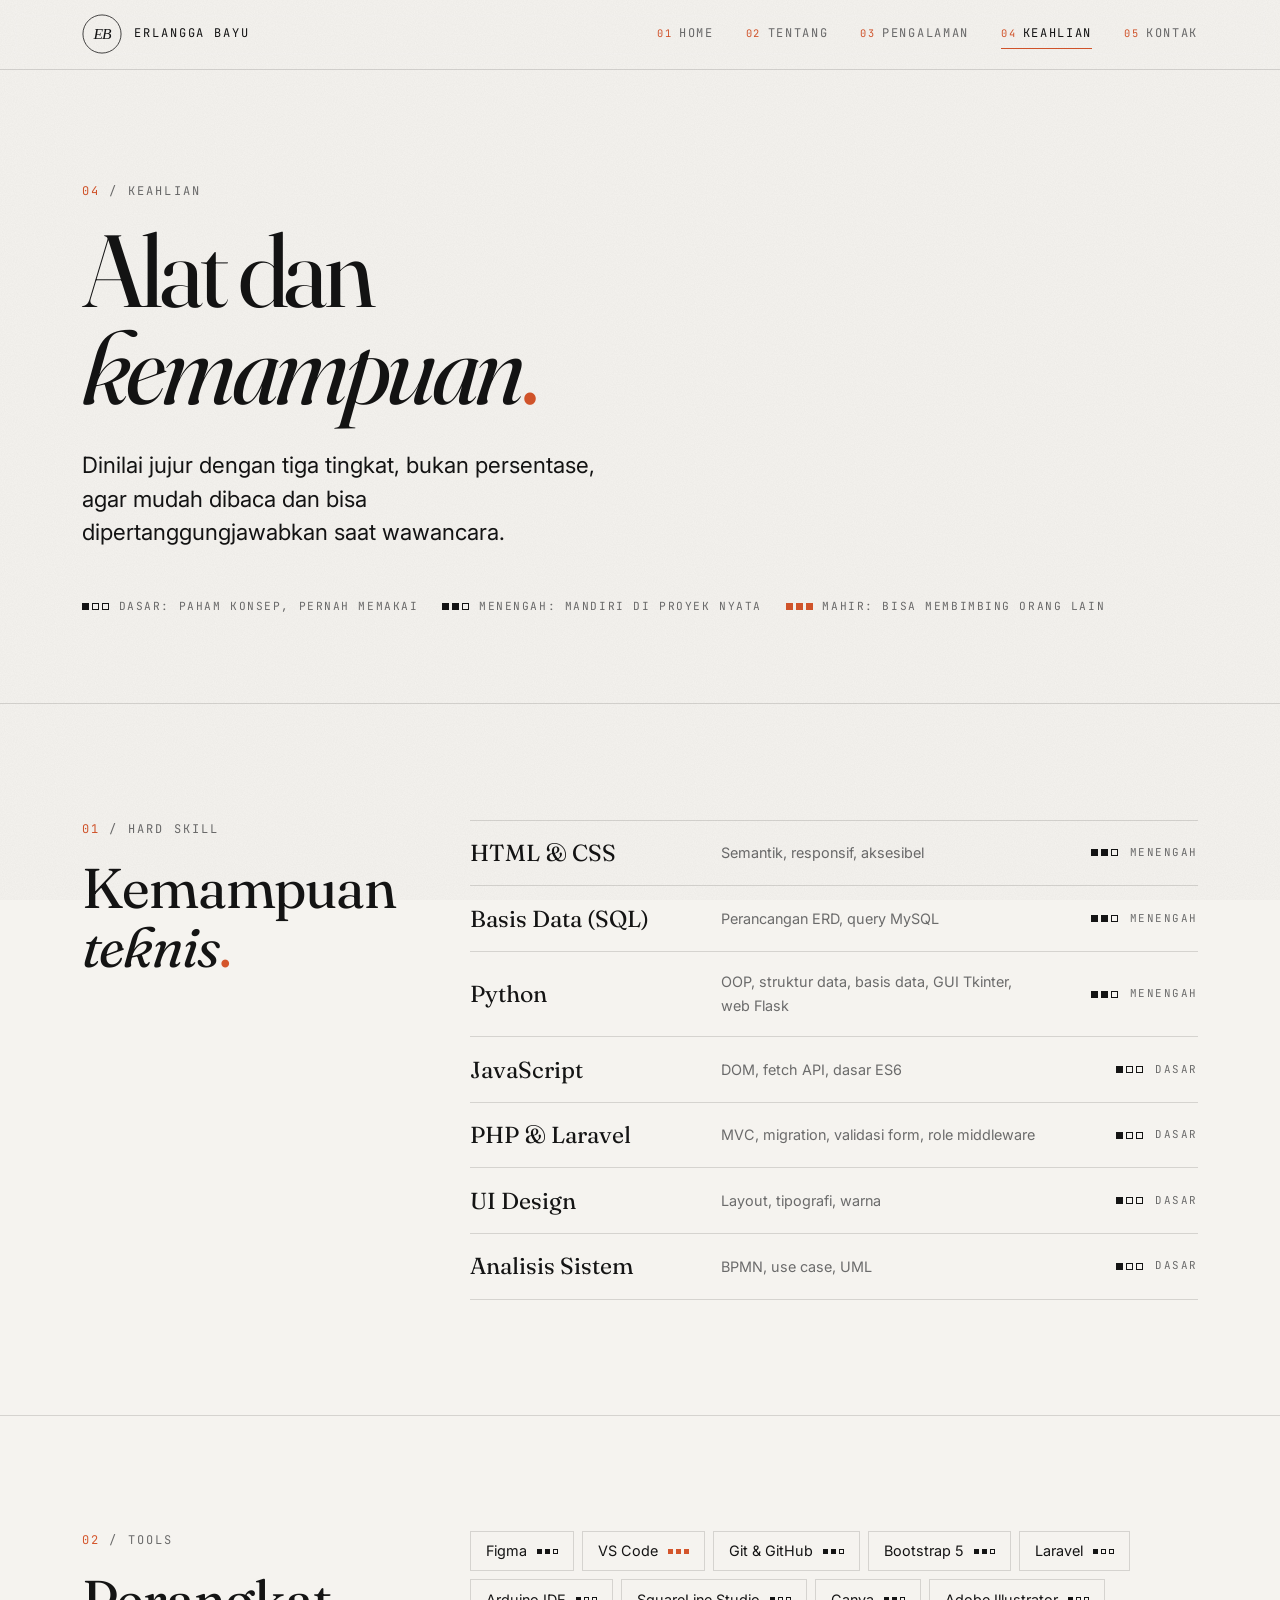
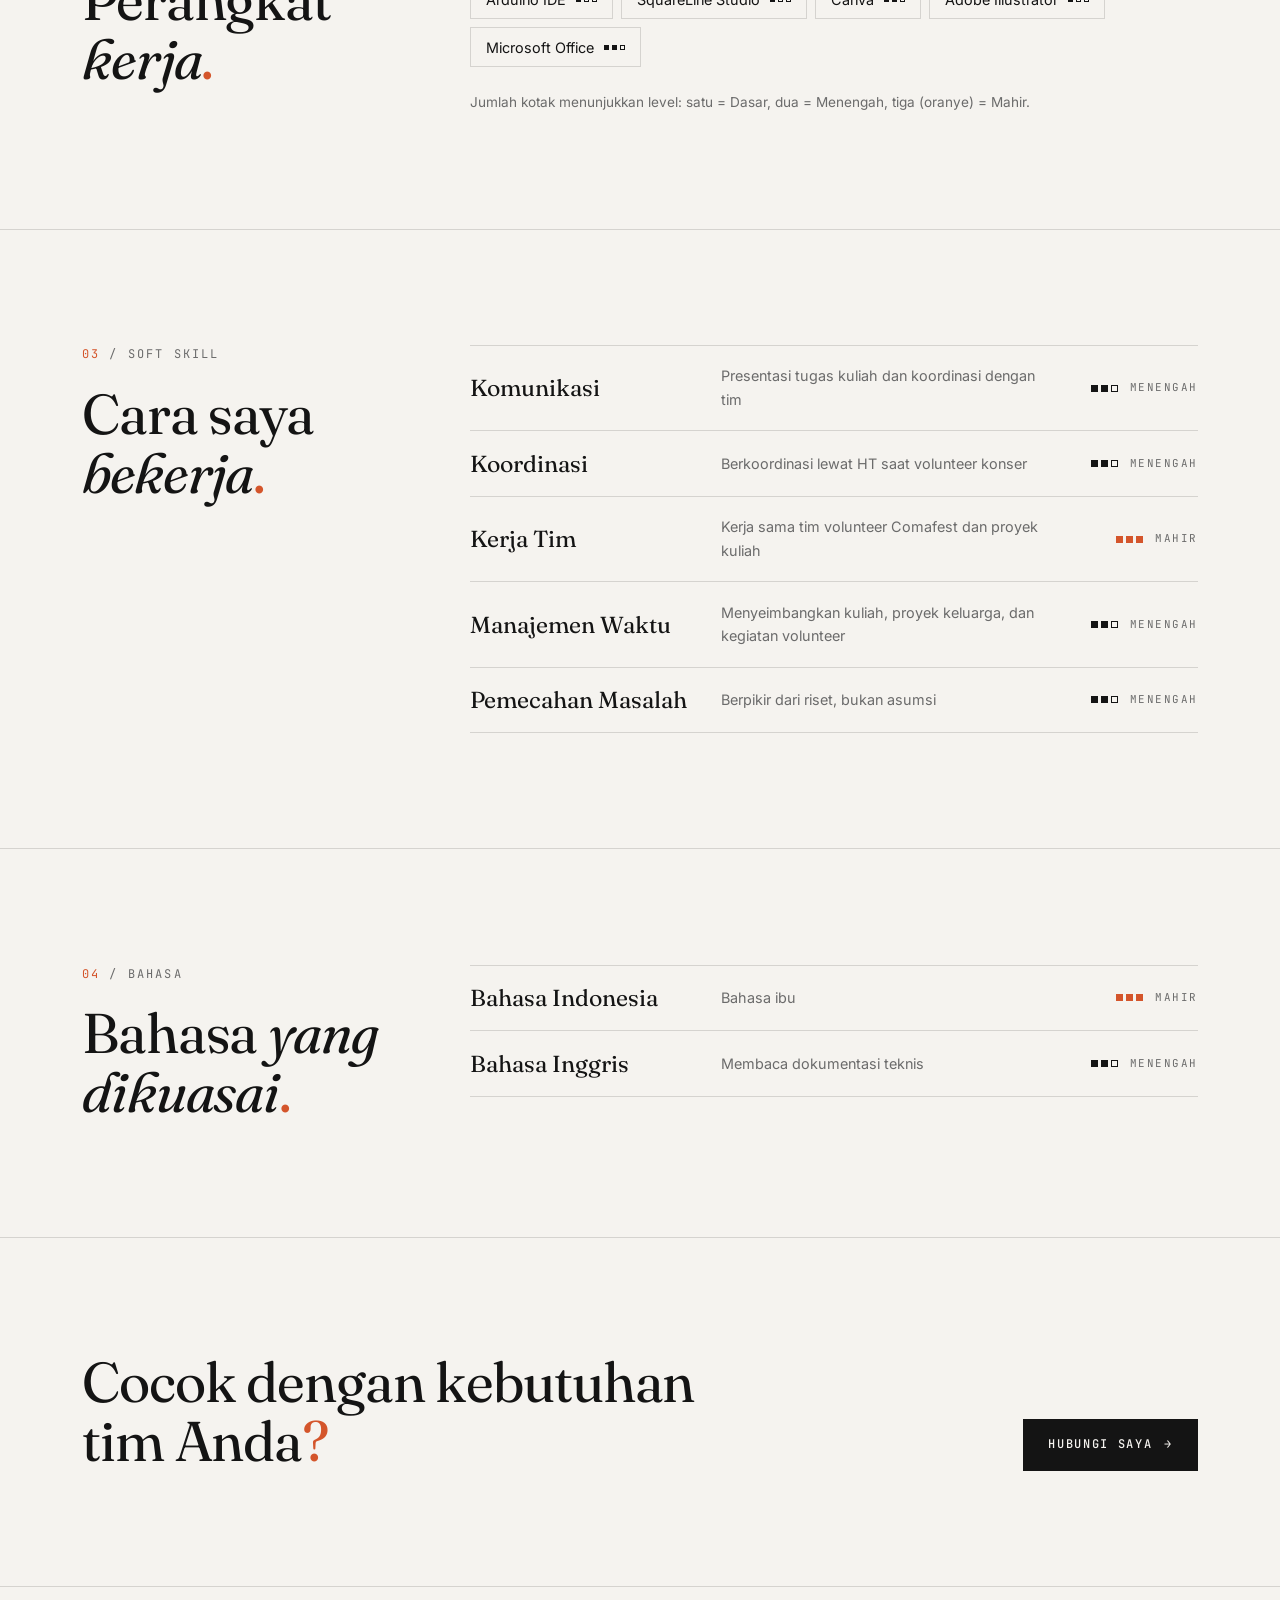
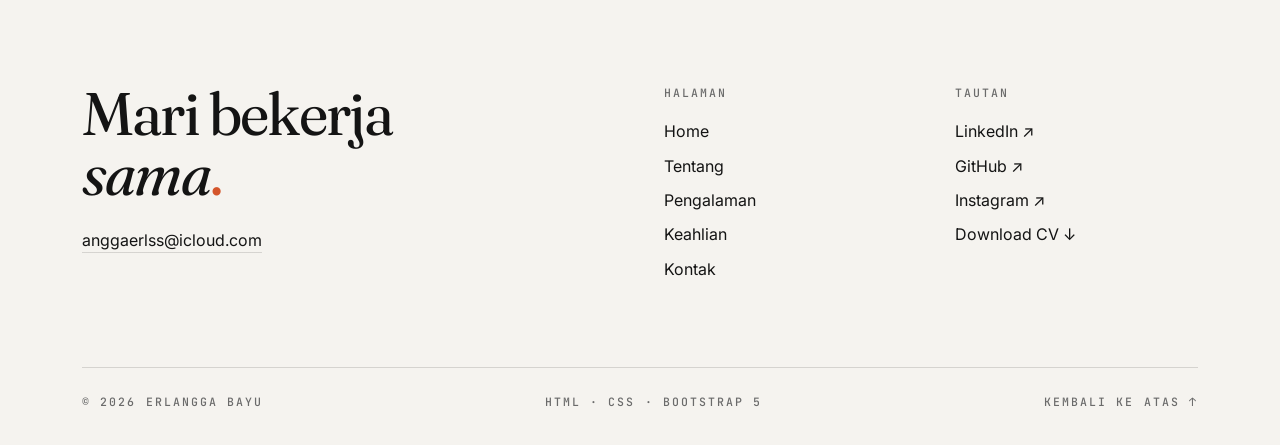
==== commit e0f843c9: "Ganti email kontak ke anggaerlss@icloud.com Co-Authored-By: Claude Opus 5.5 <noreply@anthropic.com>" ====
--- a/keahlian.html
+++ b/keahlian.html
@@ -72,7 +72,6 @@
         <h1 id="page-title" class="display-lg reveal d-1">Alat dan<br><span class="italic">kemampuan</span><span class="dot">.</span></h1>
         <p class="lede reveal d-2">Dinilai jujur dengan tiga tingkat, bukan persentase, agar mudah dibaca dan bisa dipertanggungjawabkan saat wawancara.</p>
 
-        <!-- Keterangan level -->
         <div class="legend mt-5 reveal d-3" aria-label="Keterangan level">
           <span><span class="level" aria-hidden="true"><i class="on"></i><i></i><i></i></span>Dasar: paham konsep, pernah memakai</span>
           <span><span class="level" aria-hidden="true"><i class="on"></i><i class="on"></i><i></i></span>Menengah: mandiri di proyek nyata</span>
@@ -81,11 +80,7 @@
       </div>
     </section>
 
-    <!-- =====================================================================
-         01 — HARD SKILL
-         Cara mengubah level: ubah jumlah <i class="on"> (1 = Dasar, 2 = Menengah, 3 = Mahir)
-         dan teks levelnya. Untuk Mahir tambahkan class "lvl-3" pada <li>.
-         ===================================================================== -->
+    <!-- ===================== 01 HARD SKILL ===================== -->
     <section class="section" aria-labelledby="hard-title">
       <div class="container">
         <div class="row g-4 g-lg-5">
@@ -94,7 +89,6 @@
             <h2 id="hard-title" class="section-title">Kemampuan <span class="italic">teknis</span><span class="dot">.</span></h2>
           </div>
           <div class="col-lg-8">
-            <!-- GANTI: daftar hard skill -->
             <ul class="skill-list">
               <li>
                 <span class="skill-name">HTML &amp; CSS</span>
@@ -137,7 +131,7 @@
       </div>
     </section>
 
-    <!-- ===================== 02 — TOOLS (tag dengan level) ===================== -->
+    <!-- ===================== 02 TOOLS ===================== -->
     <section class="section" aria-labelledby="tools-title">
       <div class="container">
         <div class="row g-4 g-lg-5">
@@ -146,7 +140,6 @@
             <h2 id="tools-title" class="section-title">Perangkat <span class="italic">kerja</span><span class="dot">.</span></h2>
           </div>
           <div class="col-lg-8">
-            <!-- GANTI: daftar tools. Teks level disembunyikan secara visual tetapi tetap dibaca screen reader -->
             <ul class="tags">
               <li class="tag tag-level">Figma <span class="level" aria-hidden="true"><i class="on"></i><i class="on"></i><i></i></span><span class="visually-hidden">, level Menengah</span></li>
               <li class="tag tag-level lvl-3">VS Code <span class="level" aria-hidden="true"><i class="on"></i><i class="on"></i><i class="on"></i></span><span class="visually-hidden">, level Mahir</span></li>
@@ -165,7 +158,7 @@
       </div>
     </section>
 
-    <!-- ===================== 03 — SOFT SKILL ===================== -->
+    <!-- ===================== 03 SOFT SKILL ===================== -->
     <section class="section" aria-labelledby="soft-title">
       <div class="container">
         <div class="row g-4 g-lg-5">
@@ -174,7 +167,6 @@
             <h2 id="soft-title" class="section-title">Cara saya <span class="italic">bekerja</span><span class="dot">.</span></h2>
           </div>
           <div class="col-lg-8">
-            <!-- GANTI: soft skill + bukti singkat -->
             <ul class="skill-list">
               <li>
                 <span class="skill-name">Komunikasi</span>
@@ -207,7 +199,7 @@
       </div>
     </section>
 
-    <!-- ===================== 04 — BAHASA ===================== -->
+    <!-- ===================== 04 BAHASA ===================== -->
     <section class="section" aria-labelledby="bahasa-title">
       <div class="container">
         <div class="row g-4 g-lg-5">
@@ -216,7 +208,6 @@
             <h2 id="bahasa-title" class="section-title">Bahasa <span class="italic">yang dikuasai</span><span class="dot">.</span></h2>
           </div>
           <div class="col-lg-8">
-            <!-- GANTI: bahasa -->
             <ul class="skill-list">
               <li class="lvl-3">
                 <span class="skill-name">Bahasa Indonesia</span>
@@ -256,7 +247,7 @@
       <div class="row g-4 g-lg-5">
         <div class="col-lg-6">
           <p class="footer-cta">Mari bekerja<br><span class="italic">sama</span><span class="dot">.</span></p>
-          <a class="link-line" href="mailto:anggaaerls@email.com">anggaaerls@email.com</a>
+          <a class="link-line" href="mailto:anggaerlss@icloud.com">anggaerlss@icloud.com</a>
         </div>
         <div class="col-6 col-lg-3">
           <p class="eyebrow">Halaman</p>
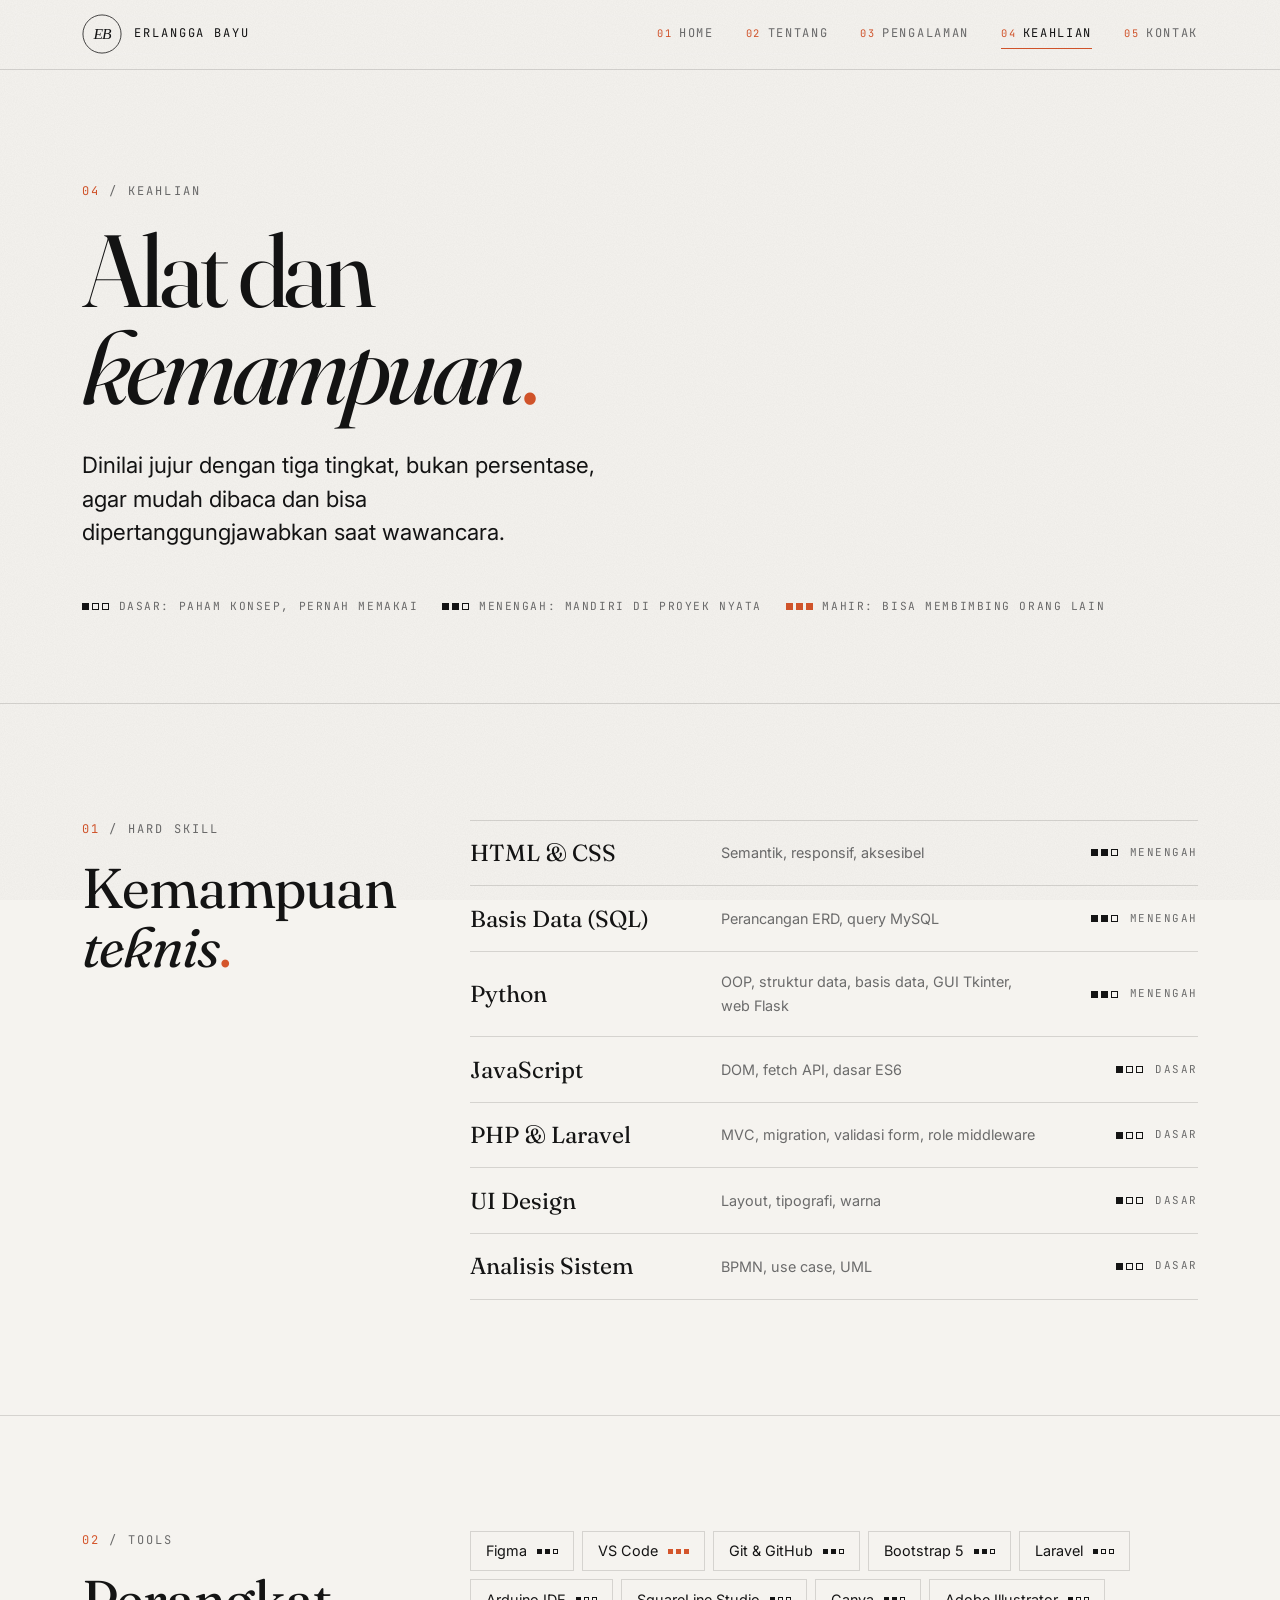
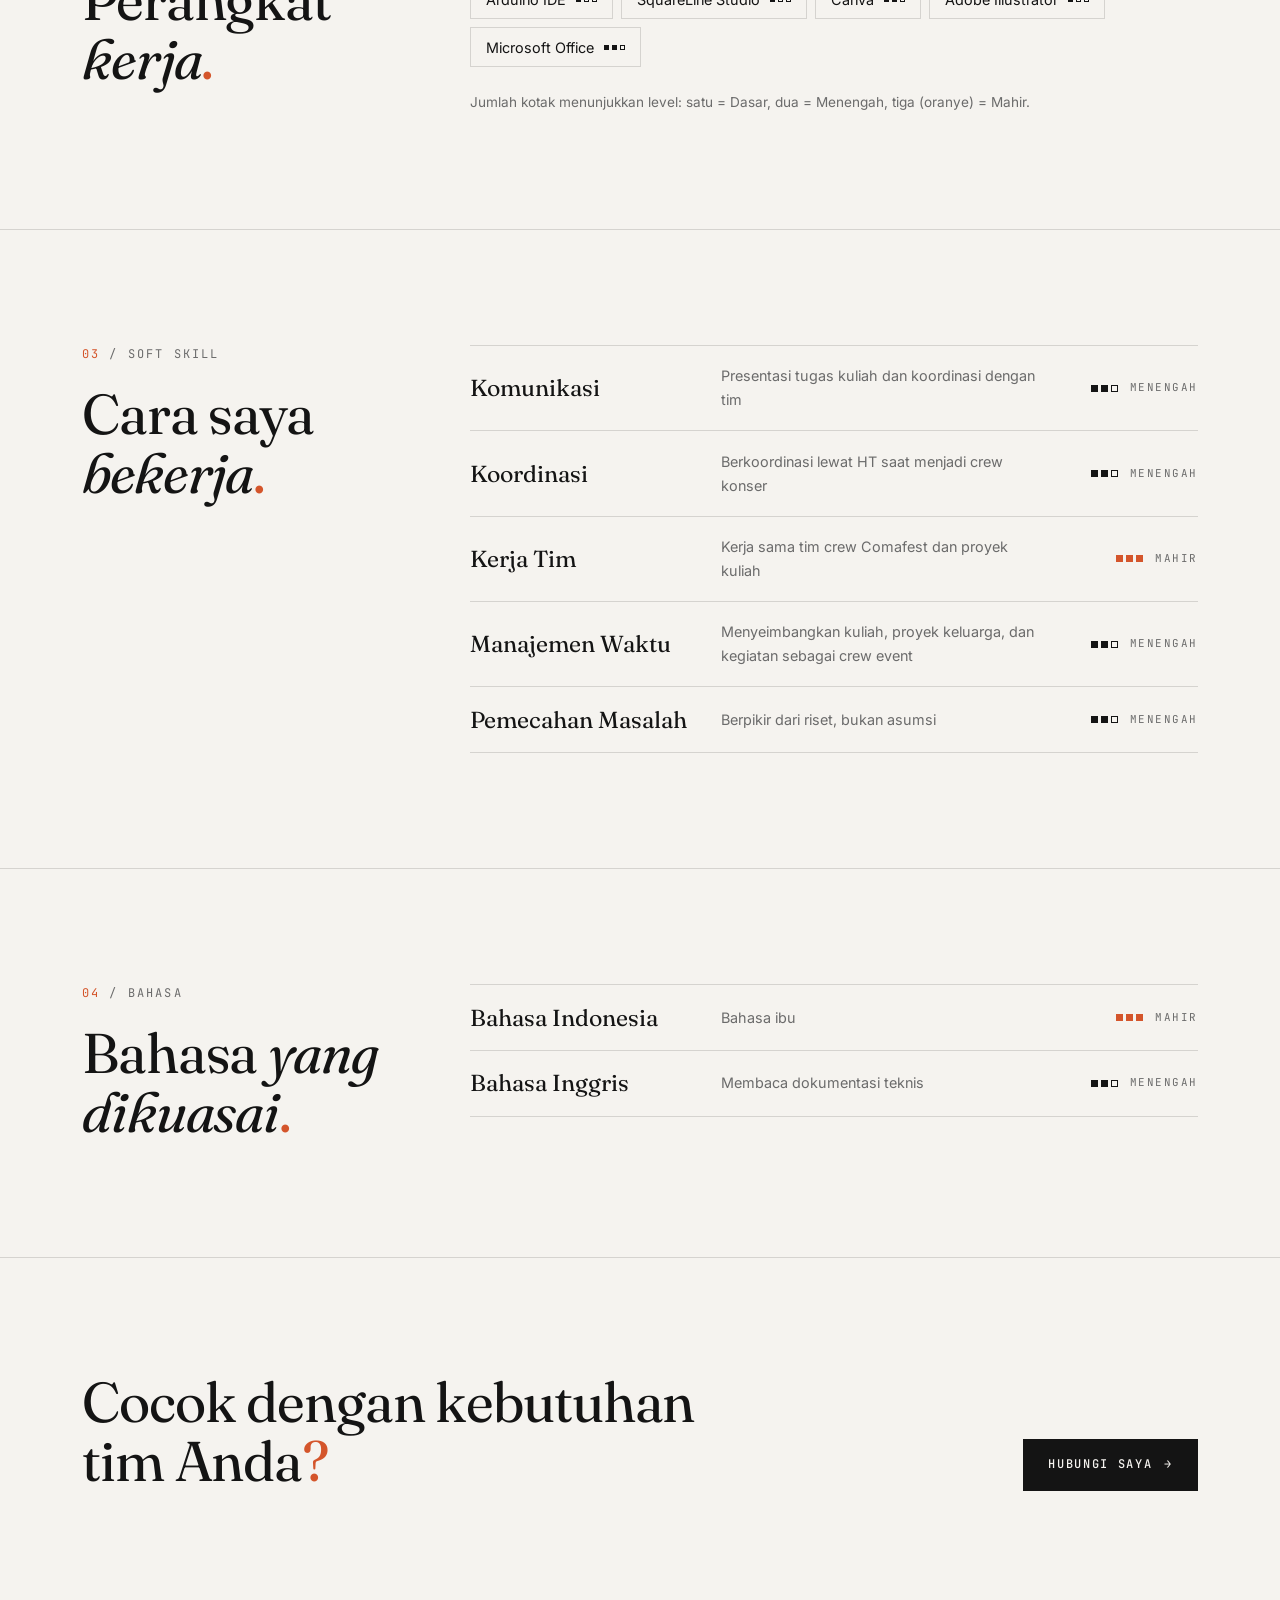
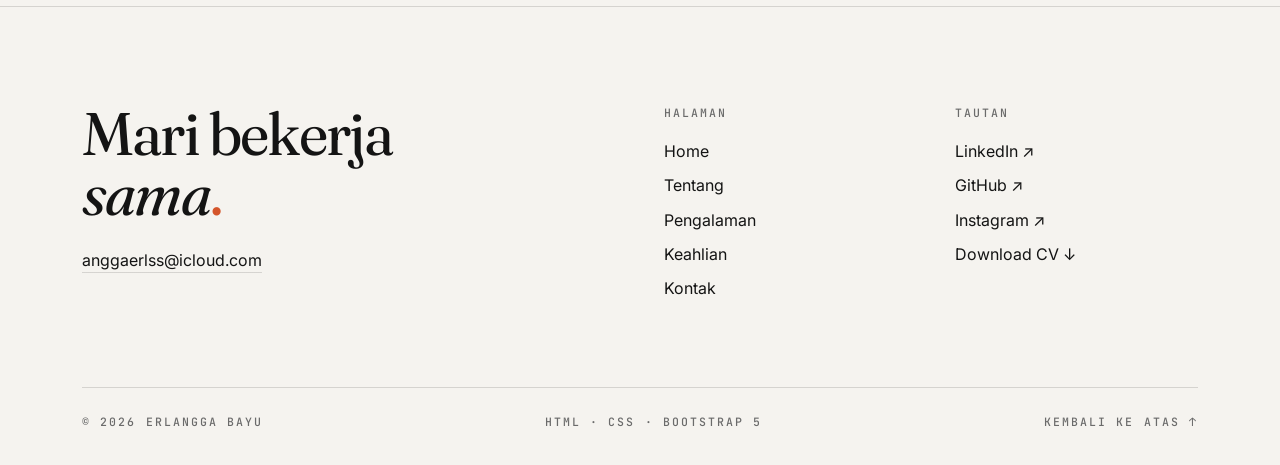
==== commit 2e91a176: "Tambah pengalaman HUT BRI Life dan foto selalu berwarna Tambah studi kasus usher HUT ke-39 BRI Life " ====
--- a/keahlian.html
+++ b/keahlian.html
@@ -175,17 +175,17 @@
               </li>
               <li>
                 <span class="skill-name">Koordinasi</span>
-                <p class="skill-note">Berkoordinasi lewat HT saat volunteer konser</p>
+                <p class="skill-note">Berkoordinasi lewat HT saat menjadi crew konser</p>
                 <span class="skill-level"><span class="level" aria-hidden="true"><i class="on"></i><i class="on"></i><i></i></span>Menengah</span>
               </li>
               <li class="lvl-3">
                 <span class="skill-name">Kerja Tim</span>
-                <p class="skill-note">Kerja sama tim volunteer Comafest dan proyek kuliah</p>
+                <p class="skill-note">Kerja sama tim crew Comafest dan proyek kuliah</p>
                 <span class="skill-level"><span class="level" aria-hidden="true"><i class="on"></i><i class="on"></i><i class="on"></i></span>Mahir</span>
               </li>
               <li>
                 <span class="skill-name">Manajemen Waktu</span>
-                <p class="skill-note">Menyeimbangkan kuliah, proyek keluarga, dan kegiatan volunteer</p>
+                <p class="skill-note">Menyeimbangkan kuliah, proyek keluarga, dan kegiatan sebagai crew event</p>
                 <span class="skill-level"><span class="level" aria-hidden="true"><i class="on"></i><i class="on"></i><i></i></span>Menengah</span>
               </li>
               <li>
--- a/css/style.css
+++ b/css/style.css
@@ -10,7 +10,7 @@
      05. Navbar
      06. Layout section & garis pemisah
      07. Home (hero, banner, fakta, kartu unggulan)
-     08. Foto (grayscale -> berwarna saat hover)
+     08. Foto
      09. Halaman Tentang
      10. Halaman Pengalaman (case study + galeri + modal)
      11. Halaman Keahlian
@@ -522,7 +522,7 @@
   letter-spacing: 0.14em;
 }
 /* seluruh kartu bisa diklik, tapi foto tetap bereaksi saat kartu di-hover */
-.feature:hover .photo img { filter: grayscale(0%); transform: scale(1.03); }
+.feature:hover .photo img { transform: scale(1.03); }
 .feature:hover .more { background-size: 100% 1px; }
 
 /* Kutipan besar (pull quote) */
@@ -537,7 +537,7 @@
 
 
 /* =========================================================================
-   08. FOTO — grayscale, berubah berwarna saat hover (transisi halus)
+   08. FOTO: selalu berwarna, sedikit membesar saat hover
    ========================================================================= */
 .photo {
   position: relative;
@@ -550,10 +550,9 @@
   width: 100%;
   height: 100%;
   object-fit: cover;          /* foto tidak gepeng */
-  filter: grayscale(100%) contrast(1.02);
-  transition: filter 0.9s var(--ease), transform 1.2s var(--ease);
-}
-.photo:hover img { filter: grayscale(0%); transform: scale(1.03); }
+  transition: transform 1.2s var(--ease);
+}
+.photo:hover img { transform: scale(1.03); }
 
 /* Rasio konsisten */
 .ratio-portrait { aspect-ratio: 4 / 5; }
@@ -706,7 +705,7 @@
 }
 .gallery-btn .photo { aspect-ratio: 4 / 3; }
 .gallery-btn:hover .photo img,
-.gallery-btn:focus-visible .photo img { filter: grayscale(0%); transform: scale(1.04); }
+.gallery-btn:focus-visible .photo img { transform: scale(1.04); }
 
 /* Modal Bootstrap disesuaikan dengan tema */
 .modal-ed .modal-content {
@@ -971,3 +970,13 @@
 
 /* Foto portrait di thumbnail: geser potongan ke bagian atas foto */
 .photo img.focus-top { object-position: center 22%; }
+
+/* Pesan "terkirim" di halaman Kontak: tersembunyi, muncul saat URL berakhiran #terkirim */
+.form-success {
+  display: none;
+  margin-bottom: 1.5rem;
+  padding: 1rem 1.25rem;
+  border-left: 3px solid var(--accent);
+  background: var(--bg-soft);
+}
+.form-success:target { display: block; }
